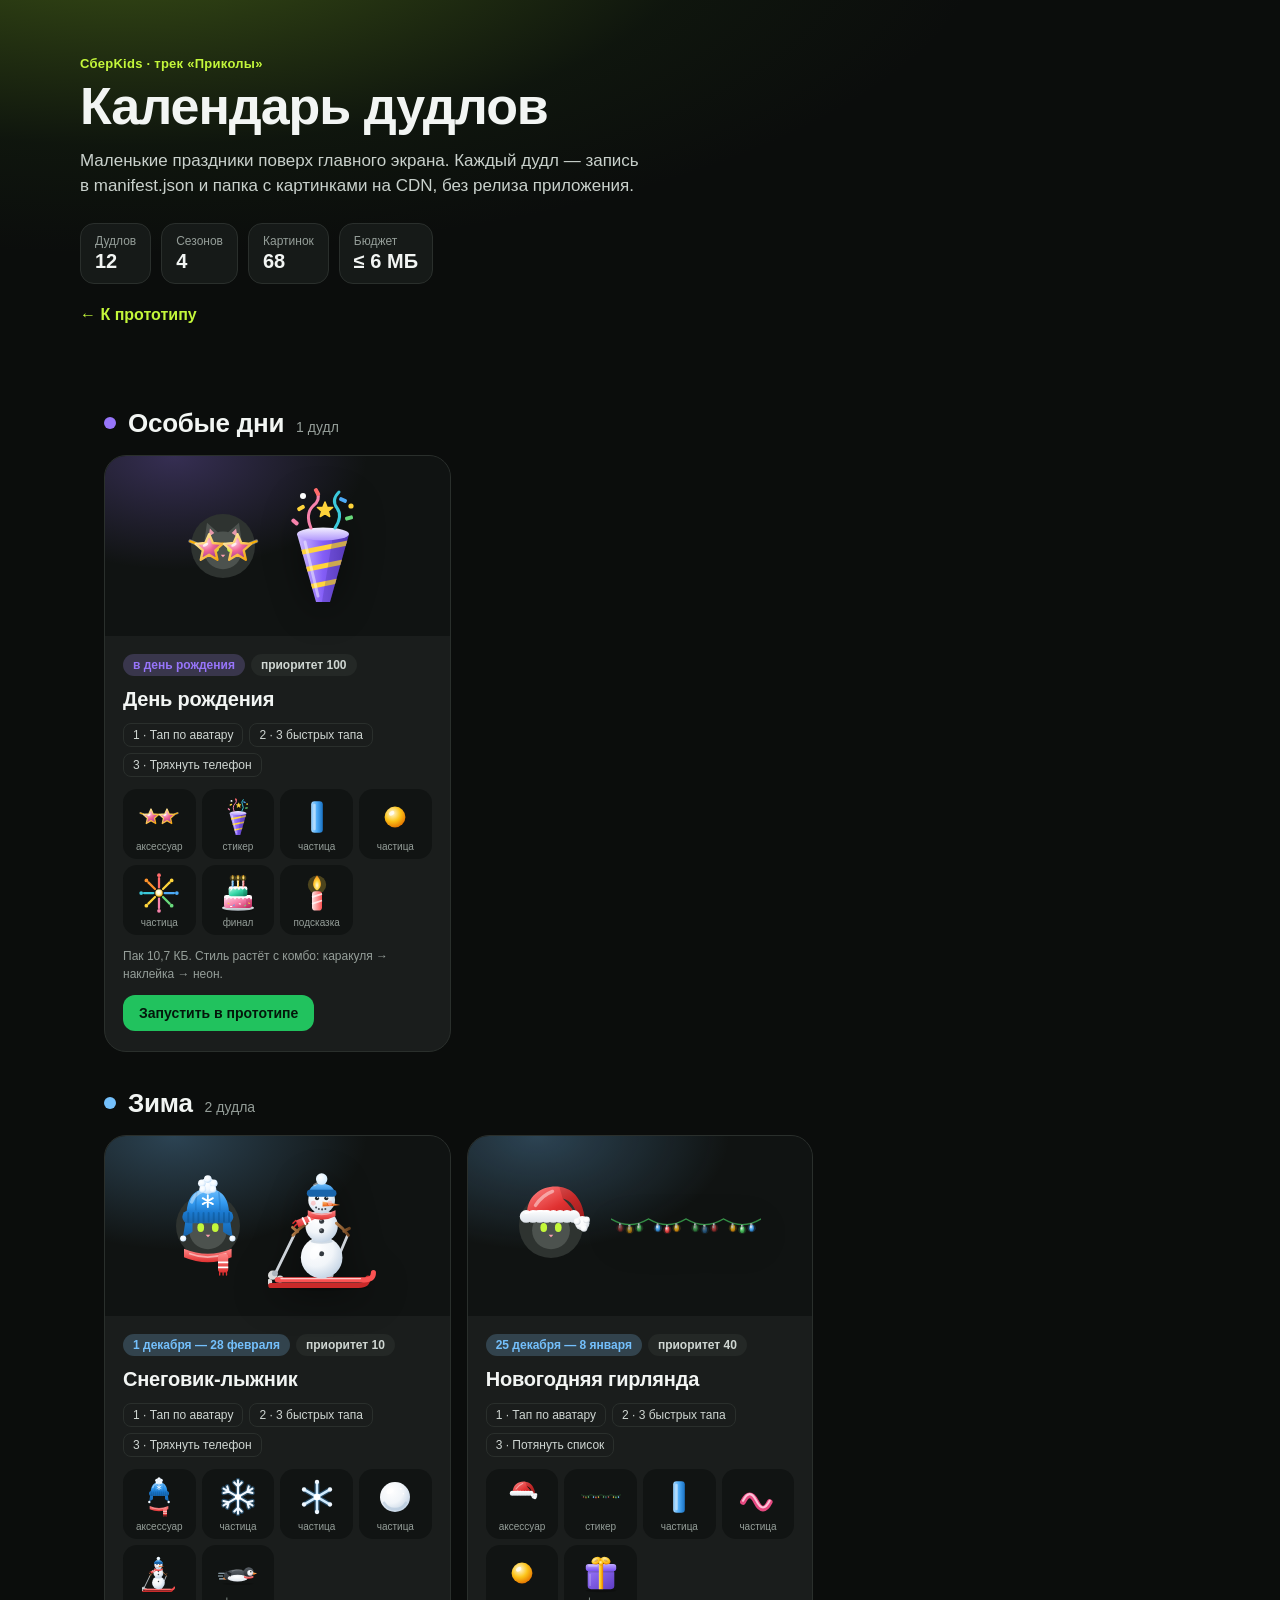
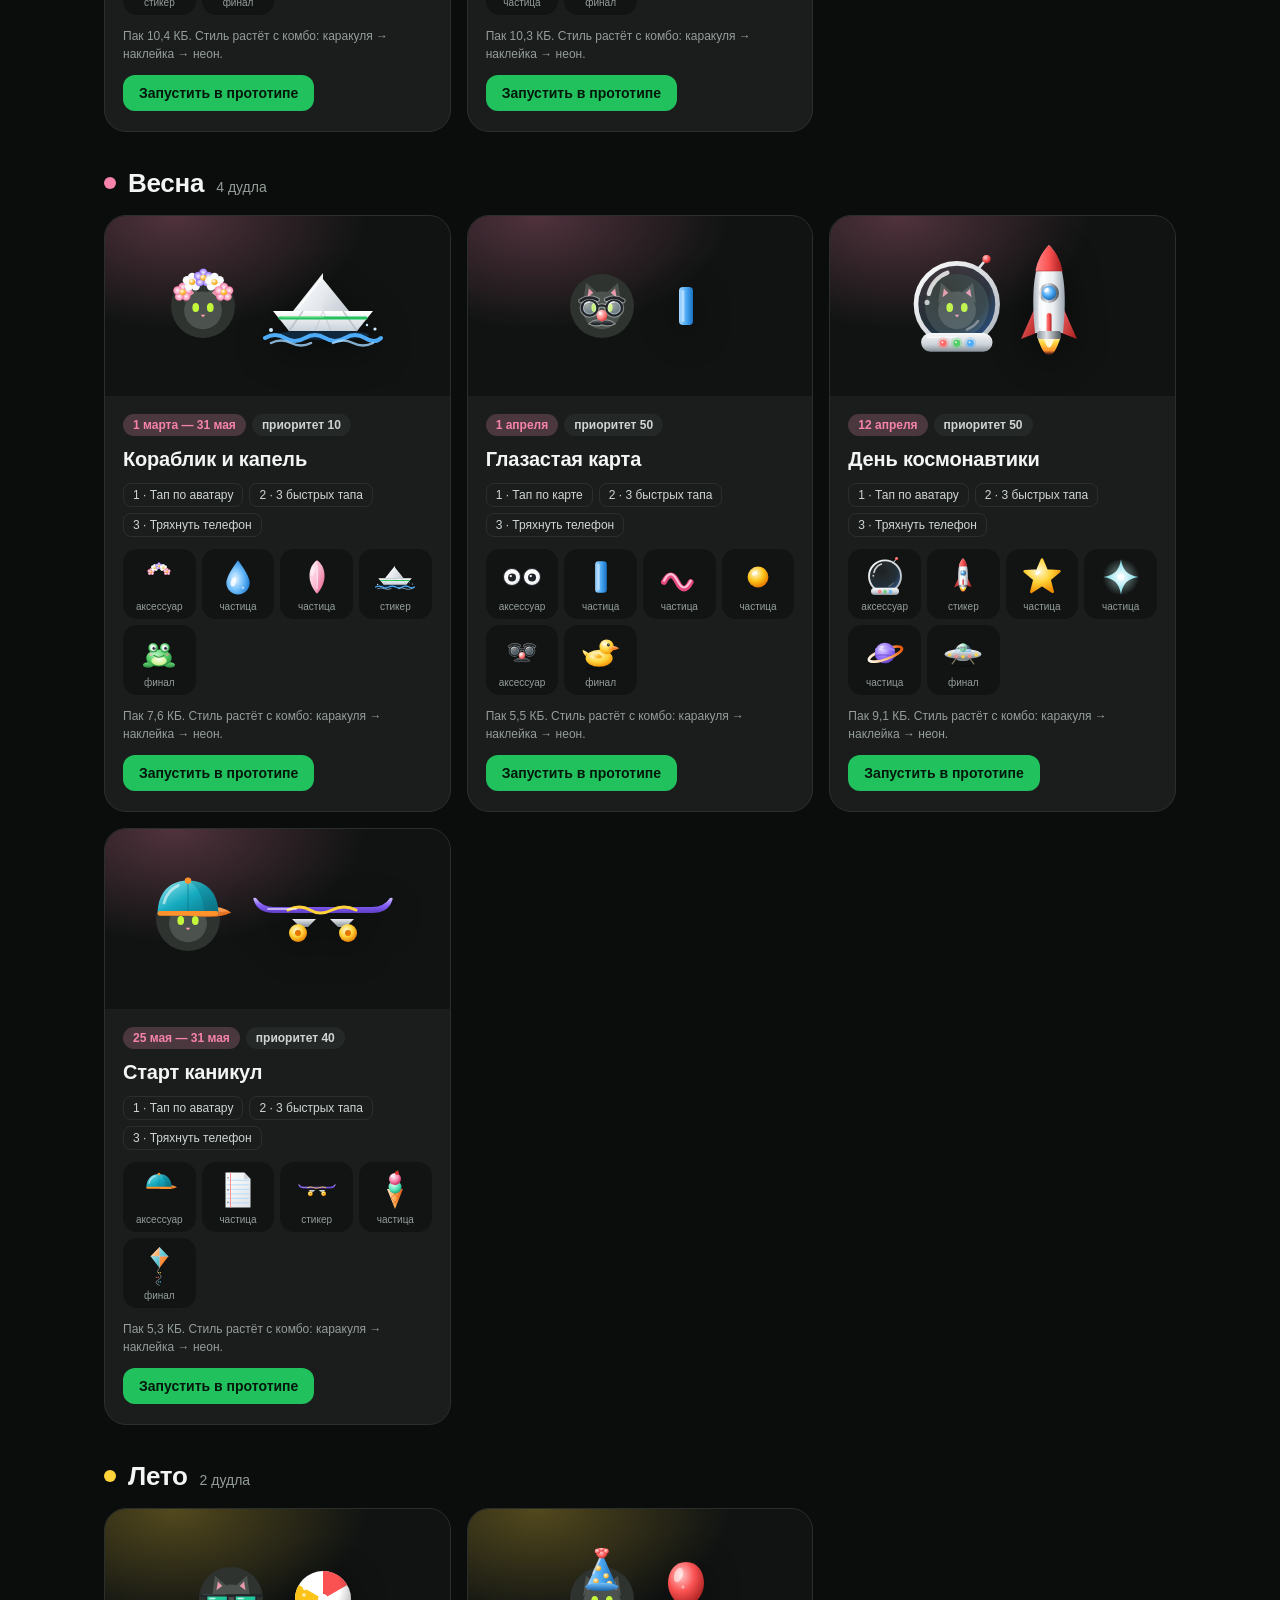
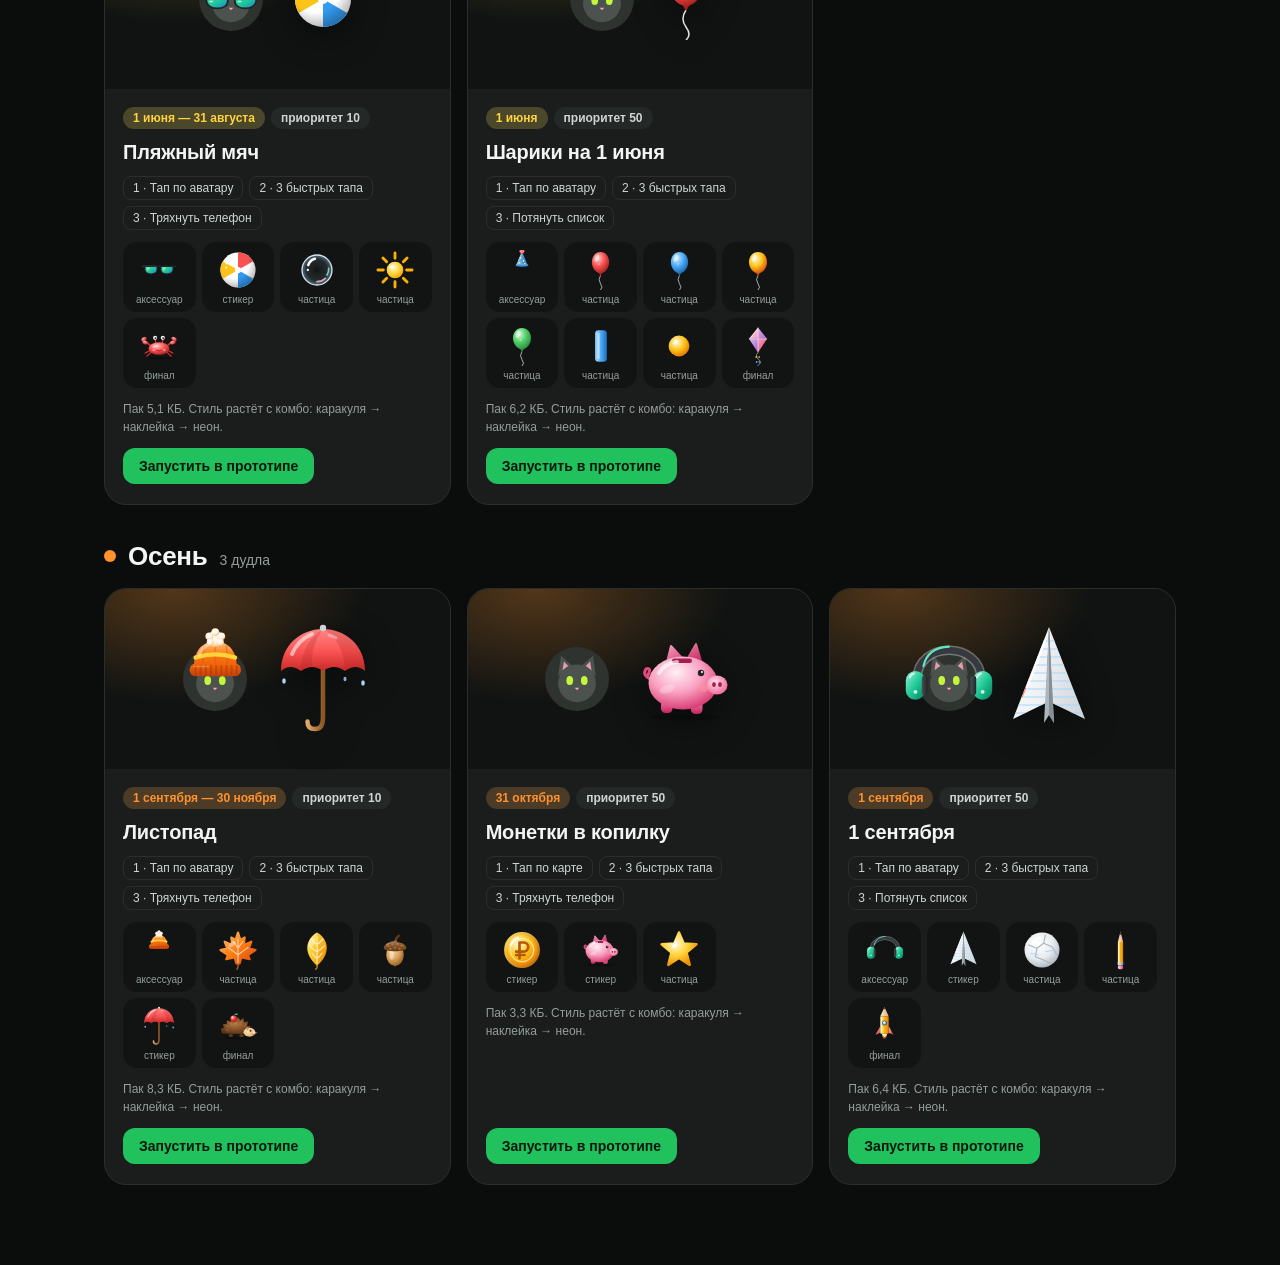
==== web/gallery.html @ 988a878f "Дудлы: второй слой с комбо, 12 праздников и тёмный макет - дудлы поверх главного экрана: подсказка н" ====
<!doctype html>
<html lang="ru">
<head>
  <meta charset="utf-8">
  <meta name="viewport" content="width=device-width, initial-scale=1">
  <title>Дудлы СберKids — галерея</title>
  <link rel="stylesheet" href="css/gallery.css">
</head>
<body>
  <header class="top">
    <div class="top-inner">
      <p class="eyebrow">СберKids · трек «Приколы»</p>
      <h1>Календарь дудлов</h1>
      <p class="lead">Маленькие праздники поверх главного экрана. Каждый дудл — запись в&nbsp;manifest.json и&nbsp;папка с&nbsp;картинками на CDN, без релиза приложения.</p>
      <dl class="stats" id="stats"></dl>
      <a class="back" href="index.html">← К прототипу</a>
    </div>
  </header>
  <main id="seasons" class="seasons"></main>

  <template id="card-tpl">
    <article class="card">
      <div class="stage">
        <div class="stage-avatar">
          <svg class="face" viewBox="0 0 44 44" aria-hidden="true">
            <circle cx="22" cy="22" r="22" fill="#2e3330"/>
            <path d="M9 20 L11 6 L19 13 Z M35 20 L33 6 L25 13 Z" fill="#4c524e"/>
            <path d="M12 16 L13 10 L16 13 Z M32 16 L31 10 L28 13 Z" fill="#e89aac"/>
            <circle cx="22" cy="25" r="13" fill="#4c524e"/>
            <ellipse cx="17" cy="23" rx="2.3" ry="3.1" fill="#c3f73a"/>
            <ellipse cx="27" cy="23" rx="2.3" ry="3.1" fill="#c3f73a"/>
            <path d="M20.4 28 h3.2 l-1.6 1.7 z" fill="#ff9fb0"/>
          </svg>
        </div>
        <img class="stage-hero" alt="">
      </div>
      <div class="body">
        <div class="chips"><span class="chip chip--date"></span><span class="chip chip--prio"></span></div>
        <h3 class="title"></h3>
        <ul class="triggers"></ul>
        <blockquote class="fact"></blockquote>
        <div class="assets"></div>
        <p class="meta"></p>
        <a class="run" target="_self">Запустить в прототипе</a>
      </div>
    </article>
  </template>

  <script src="js/labels.js"></script>
  <script src="js/gallery.js"></script>
</body>
</html>
---- web/css/gallery.css ----
:root {
  --bg: #0b0d0c;
  --surface: #1a1d1c;
  --surface-2: #242826;
  --line: #2a2f2c;
  --text: #f2f5f3;
  --text-2: #959e99;
  --green: #21c25e;
  --lime: #c3f73a;
  --winter: #74c0fc;
  --spring: #f783ac;
  --summer: #ffd43b;
  --autumn: #ff922b;
  --special: #9775fa;
  --radius-card: 22px;
  --radius-tile: 14px;
  --font: -apple-system, BlinkMacSystemFont, "SF Pro Text", Roboto, "Segoe UI", "Helvetica Neue", Arial, sans-serif;
}

* { box-sizing: border-box; margin: 0; padding: 0; }
body { background: var(--bg); color: var(--text); font-family: var(--font); -webkit-font-smoothing: antialiased; }

.top {
  padding: 56px 24px 40px;
  background: radial-gradient(90% 120% at 10% -20%, rgba(150, 210, 40, .35), rgba(60, 120, 30, .08) 50%, transparent 75%);
}
.top-inner { max-width: 1120px; margin: 0 auto; }
.eyebrow { color: var(--lime); font-size: 13px; font-weight: 600; letter-spacing: .02em; }
h1 { margin-top: 8px; font-size: clamp(32px, 6vw, 52px); line-height: 1.05; letter-spacing: -.02em; }
.lead { margin-top: 14px; max-width: 620px; color: #c9d1cc; font-size: 17px; line-height: 1.5; }
.stats { display: flex; flex-wrap: wrap; gap: 10px; margin-top: 24px; }
.stats div { padding: 10px 14px; border-radius: var(--radius-tile); background: rgba(26, 29, 28, .8); border: 1px solid var(--line); }
.stats dt { font-size: 12px; color: var(--text-2); }
.stats dd { font-size: 20px; font-weight: 700; margin-top: 2px; }
.back { display: inline-block; margin-top: 22px; color: var(--lime); text-decoration: none; font-weight: 600; }

.seasons { max-width: 1120px; margin: 0 auto; padding: 8px 24px 80px; }
.season { margin-top: 36px; }
.season-head { display: flex; align-items: baseline; gap: 12px; margin-bottom: 16px; }
.season-head h2 { font-size: 26px; letter-spacing: -.01em; }
.season-head span { color: var(--text-2); font-size: 14px; }
.season-dot { width: 12px; height: 12px; border-radius: 50%; align-self: center; }
.grid { display: grid; grid-template-columns: repeat(auto-fill, minmax(320px, 1fr)); gap: 16px; }

.card {
  display: flex;
  flex-direction: column;
  border-radius: var(--radius-card);
  background: var(--surface);
  border: 1px solid var(--line);
  overflow: hidden;
}
.stage {
  position: relative;
  height: 180px;
  display: flex;
  align-items: center;
  justify-content: center;
  gap: 28px;
  background:
    radial-gradient(80% 90% at 20% 0%, color-mix(in srgb, var(--accent) 28%, transparent), transparent 70%),
    #101312;
}
.stage-avatar { position: relative; width: 64px; height: 64px; flex: none; }
.stage-avatar .face { width: 64px; height: 64px; display: block; }
.stage-avatar .skin { position: absolute; left: 50%; top: 50%; transform: translate(-50%, -50%); pointer-events: none; }
.stage-hero { max-width: 150px; max-height: 130px; filter: drop-shadow(0 8px 18px rgba(0, 0, 0, .45)); }

.body { display: flex; flex-direction: column; gap: 12px; padding: 18px 18px 20px; flex: 1; }
.chips { display: flex; gap: 6px; flex-wrap: wrap; }
.chip { padding: 4px 10px; border-radius: 999px; font-size: 12px; font-weight: 600; background: var(--surface-2); color: #cfd6d2; }
.chip--date { background: color-mix(in srgb, var(--accent) 18%, var(--surface-2)); color: var(--accent); }
.title { font-size: 20px; letter-spacing: -.01em; }
.triggers { list-style: none; display: flex; flex-wrap: wrap; gap: 6px; }
.triggers li { padding: 4px 9px; border-radius: 8px; border: 1px solid var(--line); font-size: 12px; color: #cfd6d2; }
.fact {
  padding: 12px 14px;
  border-radius: 4px 16px 16px 16px;
  background: #f4f7f5;
  color: #121513;
  font-size: 14px;
  line-height: 1.4;
}
.assets { display: grid; grid-template-columns: repeat(auto-fill, minmax(62px, 1fr)); gap: 6px; }
.asset { display: flex; flex-direction: column; align-items: center; gap: 4px; padding: 8px 4px 6px; border-radius: var(--radius-tile); background: #111413; }
.asset img { width: 40px; height: 40px; object-fit: contain; }
.asset span { font-size: 10px; color: var(--text-2); text-align: center; line-height: 1.2; }
.meta { font-size: 12px; color: var(--text-2); line-height: 1.5; }
.run {
  margin-top: auto;
  align-self: flex-start;
  padding: 10px 16px;
  border-radius: 12px;
  background: var(--green);
  color: #04170b;
  font-weight: 700;
  font-size: 14px;
  text-decoration: none;
}
.run:hover { filter: brightness(1.08); }
.run:focus-visible, .back:focus-visible { outline: 2px solid var(--lime); outline-offset: 3px; }

@media (max-width: 520px) {
  .top { padding: 40px 16px 28px; }
  .seasons { padding: 0 16px 60px; }
  .grid { grid-template-columns: 1fr; }
}
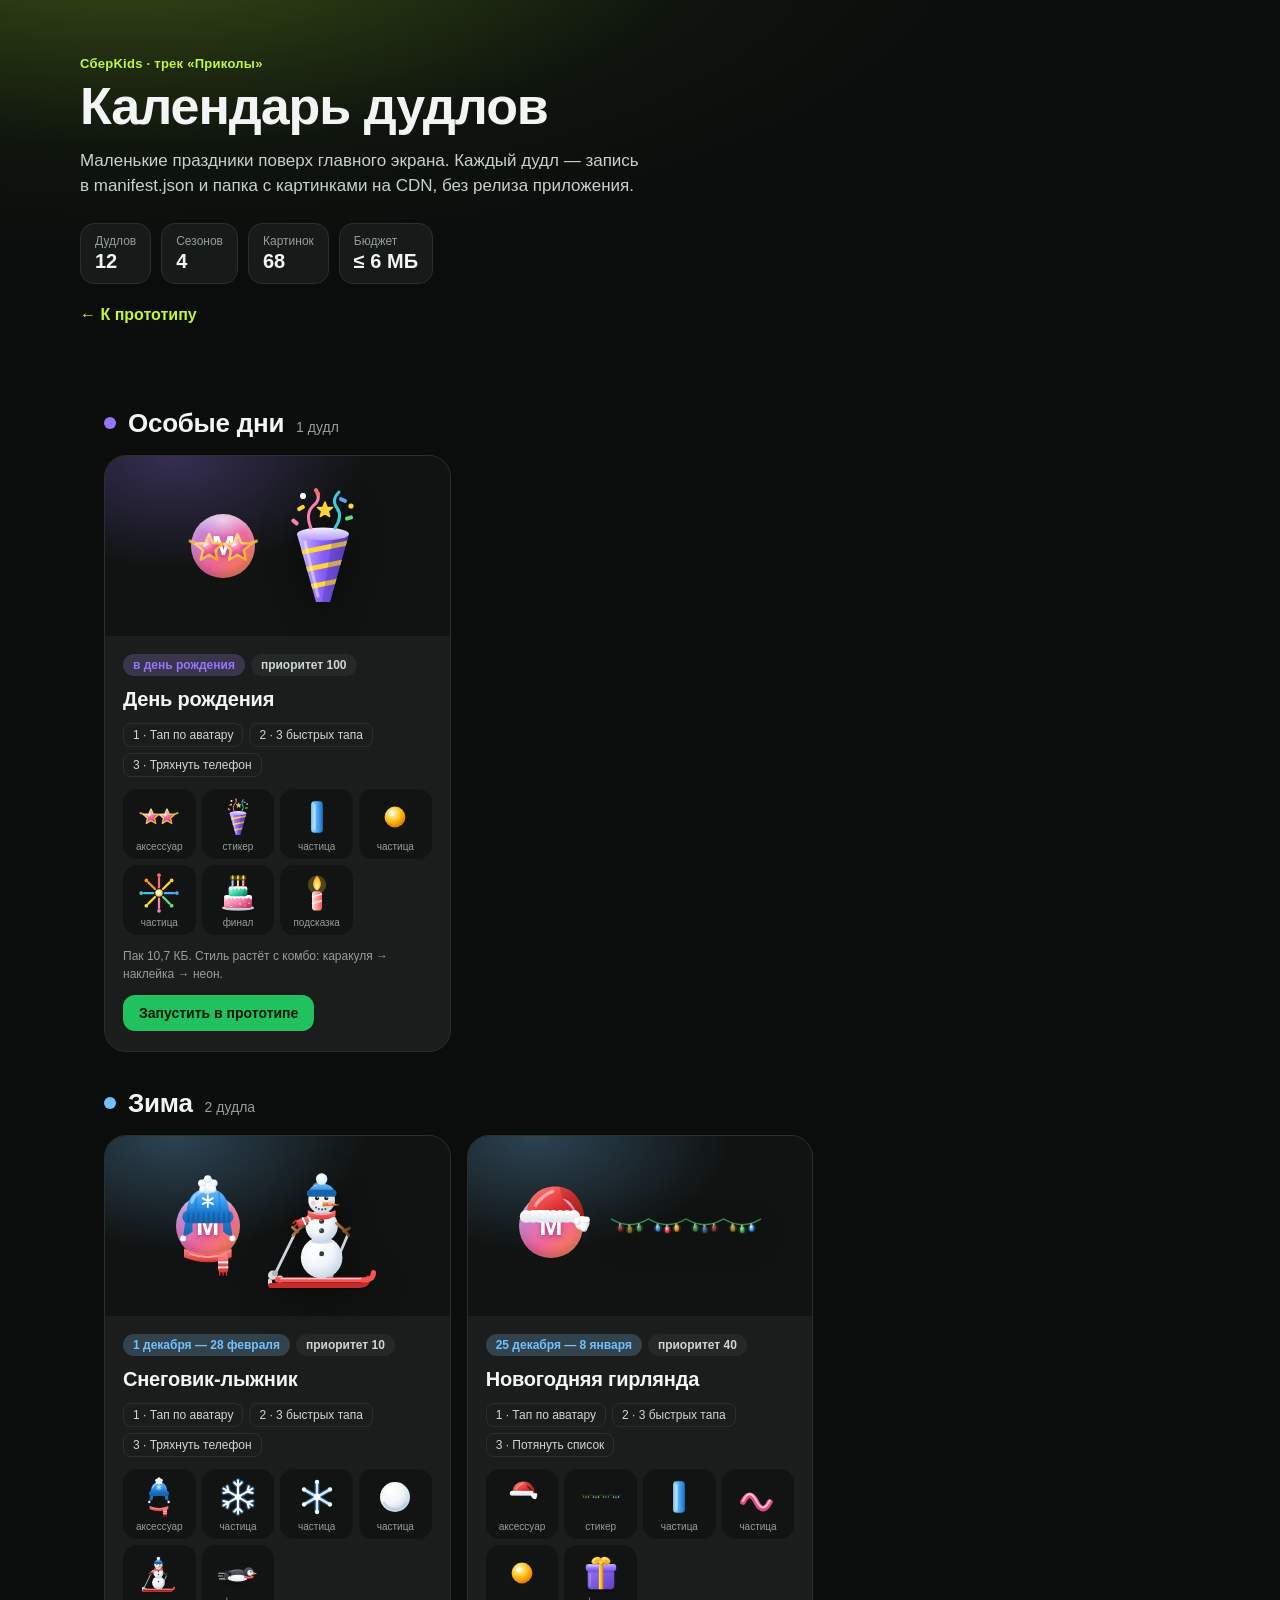
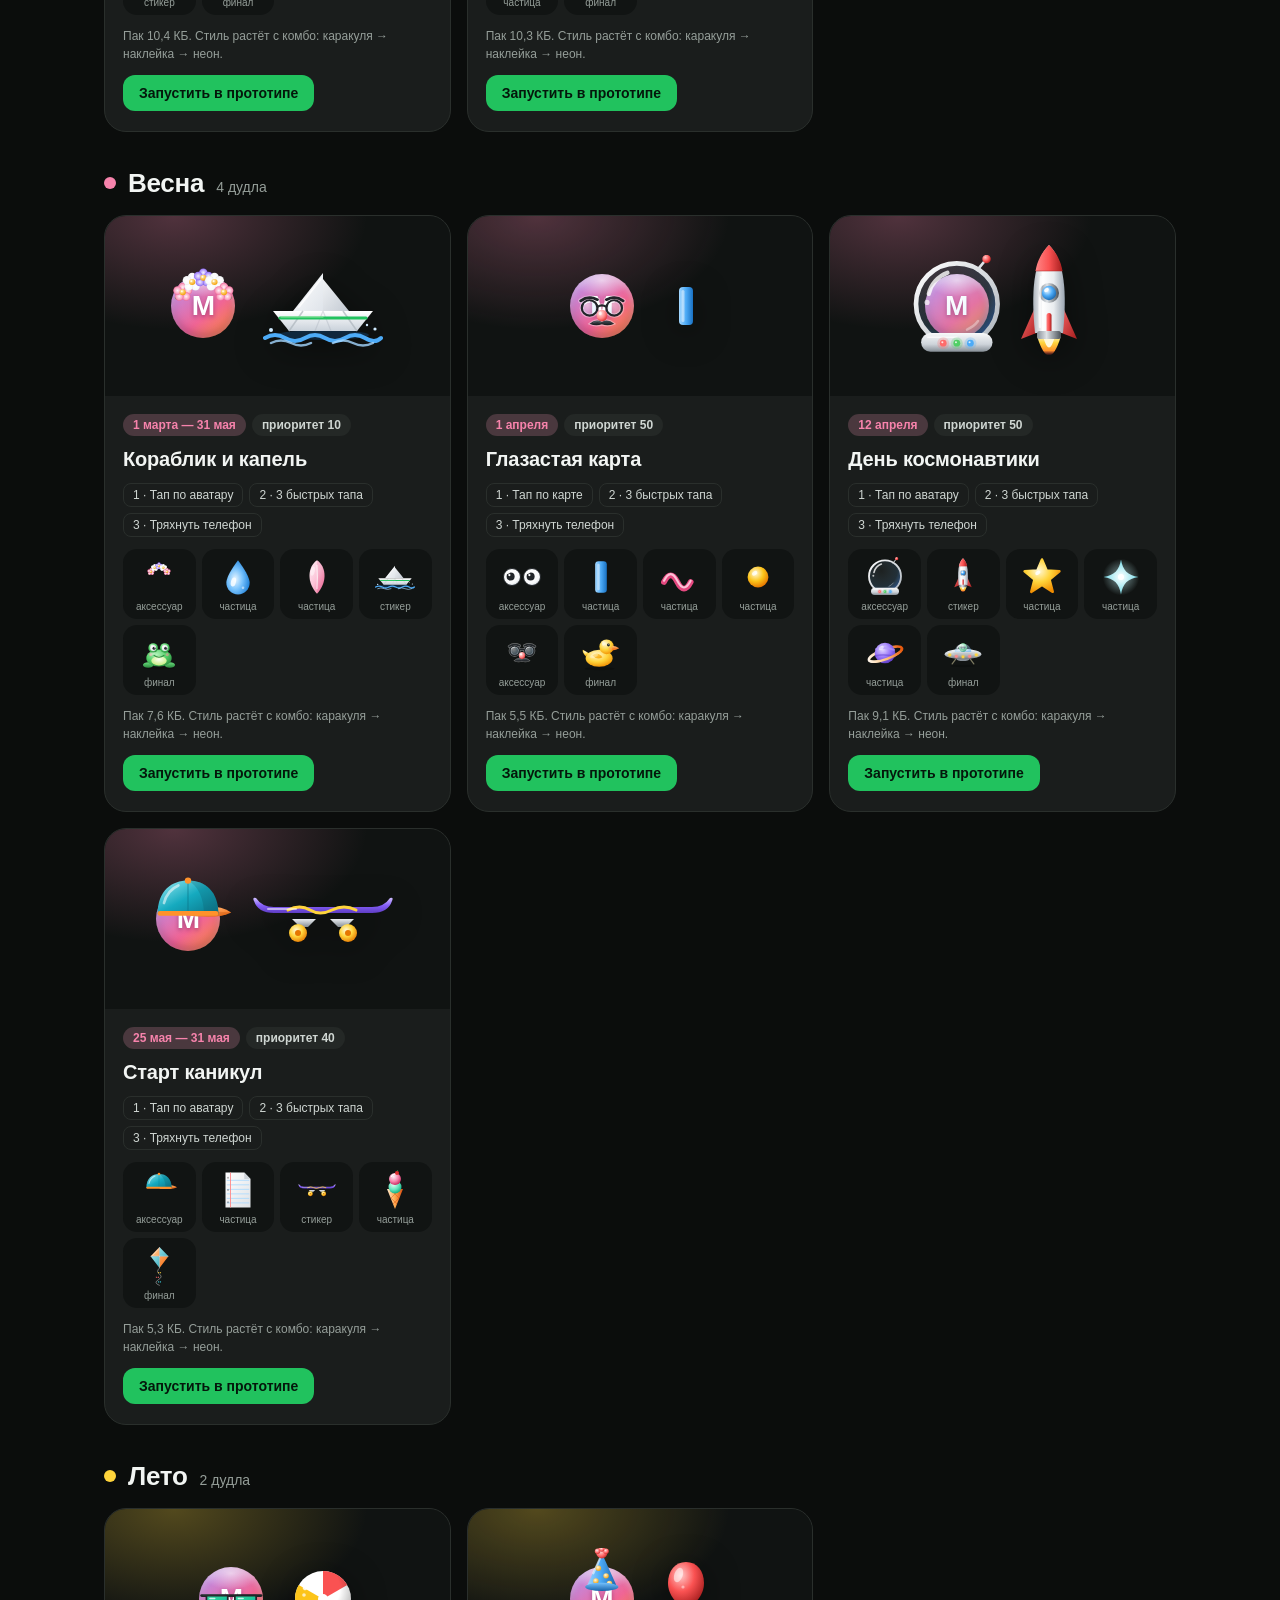
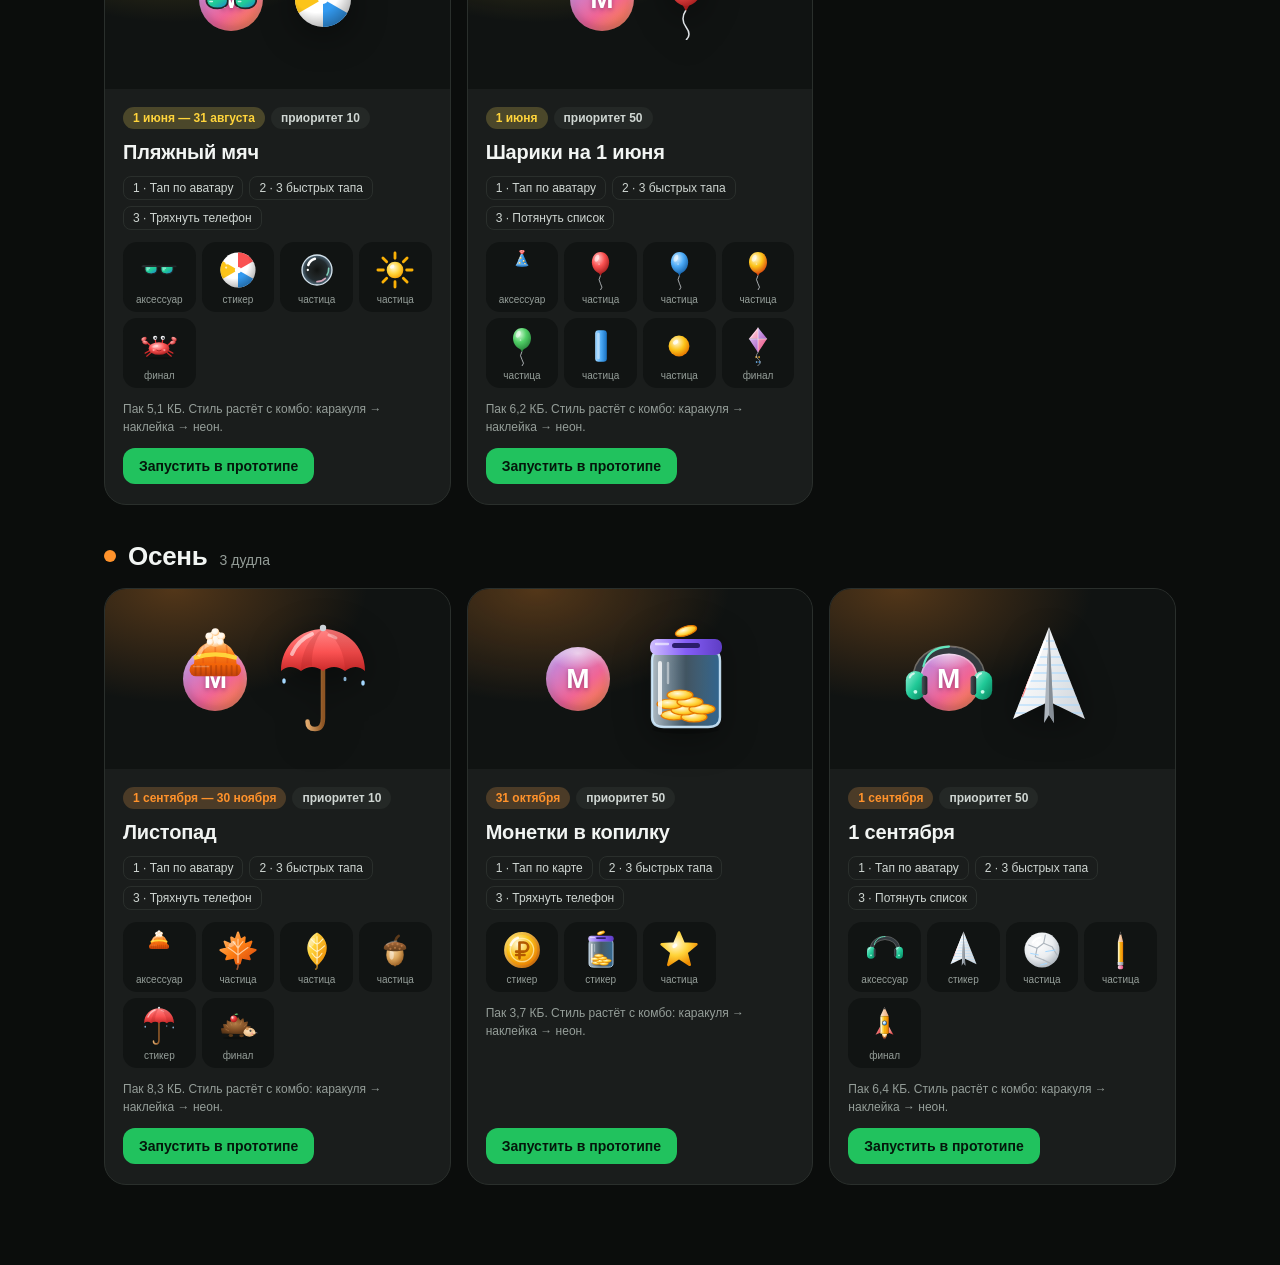
==== commit 87a90d8d: "feat: События, снег на плитках и офлайн-кэш; без Сберкота и свинки - красивое число в балансе: звезд" ====
--- a/web/gallery.html
+++ b/web/gallery.html
@@ -22,15 +22,7 @@
     <article class="card">
       <div class="stage">
         <div class="stage-avatar">
-          <svg class="face" viewBox="0 0 44 44" aria-hidden="true">
-            <circle cx="22" cy="22" r="22" fill="#2e3330"/>
-            <path d="M9 20 L11 6 L19 13 Z M35 20 L33 6 L25 13 Z" fill="#4c524e"/>
-            <path d="M12 16 L13 10 L16 13 Z M32 16 L31 10 L28 13 Z" fill="#e89aac"/>
-            <circle cx="22" cy="25" r="13" fill="#4c524e"/>
-            <ellipse cx="17" cy="23" rx="2.3" ry="3.1" fill="#c3f73a"/>
-            <ellipse cx="27" cy="23" rx="2.3" ry="3.1" fill="#c3f73a"/>
-            <path d="M20.4 28 h3.2 l-1.6 1.7 z" fill="#ff9fb0"/>
-          </svg>
+          <span class="face" aria-hidden="true">М</span>
         </div>
         <img class="stage-hero" alt="">
       </div>
--- a/web/css/gallery.css
+++ b/web/css/gallery.css
@@ -62,7 +62,12 @@
     #101312;
 }
 .stage-avatar { position: relative; width: 64px; height: 64px; flex: none; }
-.stage-avatar .face { width: 64px; height: 64px; display: block; }
+.stage-avatar .face {
+  display: grid; place-items: center; width: 64px; height: 64px; border-radius: 50%;
+  background: radial-gradient(60% 34% at 50% 10%, rgba(255, 255, 255, .6), transparent 75%), linear-gradient(140deg, #b197fc, #f06595 60%, #ff922b);
+  color: #fff; font-size: 28px; font-weight: 800; text-shadow: 0 2px 4px rgba(90, 20, 80, .45);
+  box-shadow: inset 0 -4px 8px rgba(90, 20, 80, .35), inset 0 3px 6px rgba(255, 255, 255, .45);
+}
 .stage-avatar .skin { position: absolute; left: 50%; top: 50%; transform: translate(-50%, -50%); pointer-events: none; }
 .stage-hero { max-width: 150px; max-height: 130px; filter: drop-shadow(0 8px 18px rgba(0, 0, 0, .45)); }
 
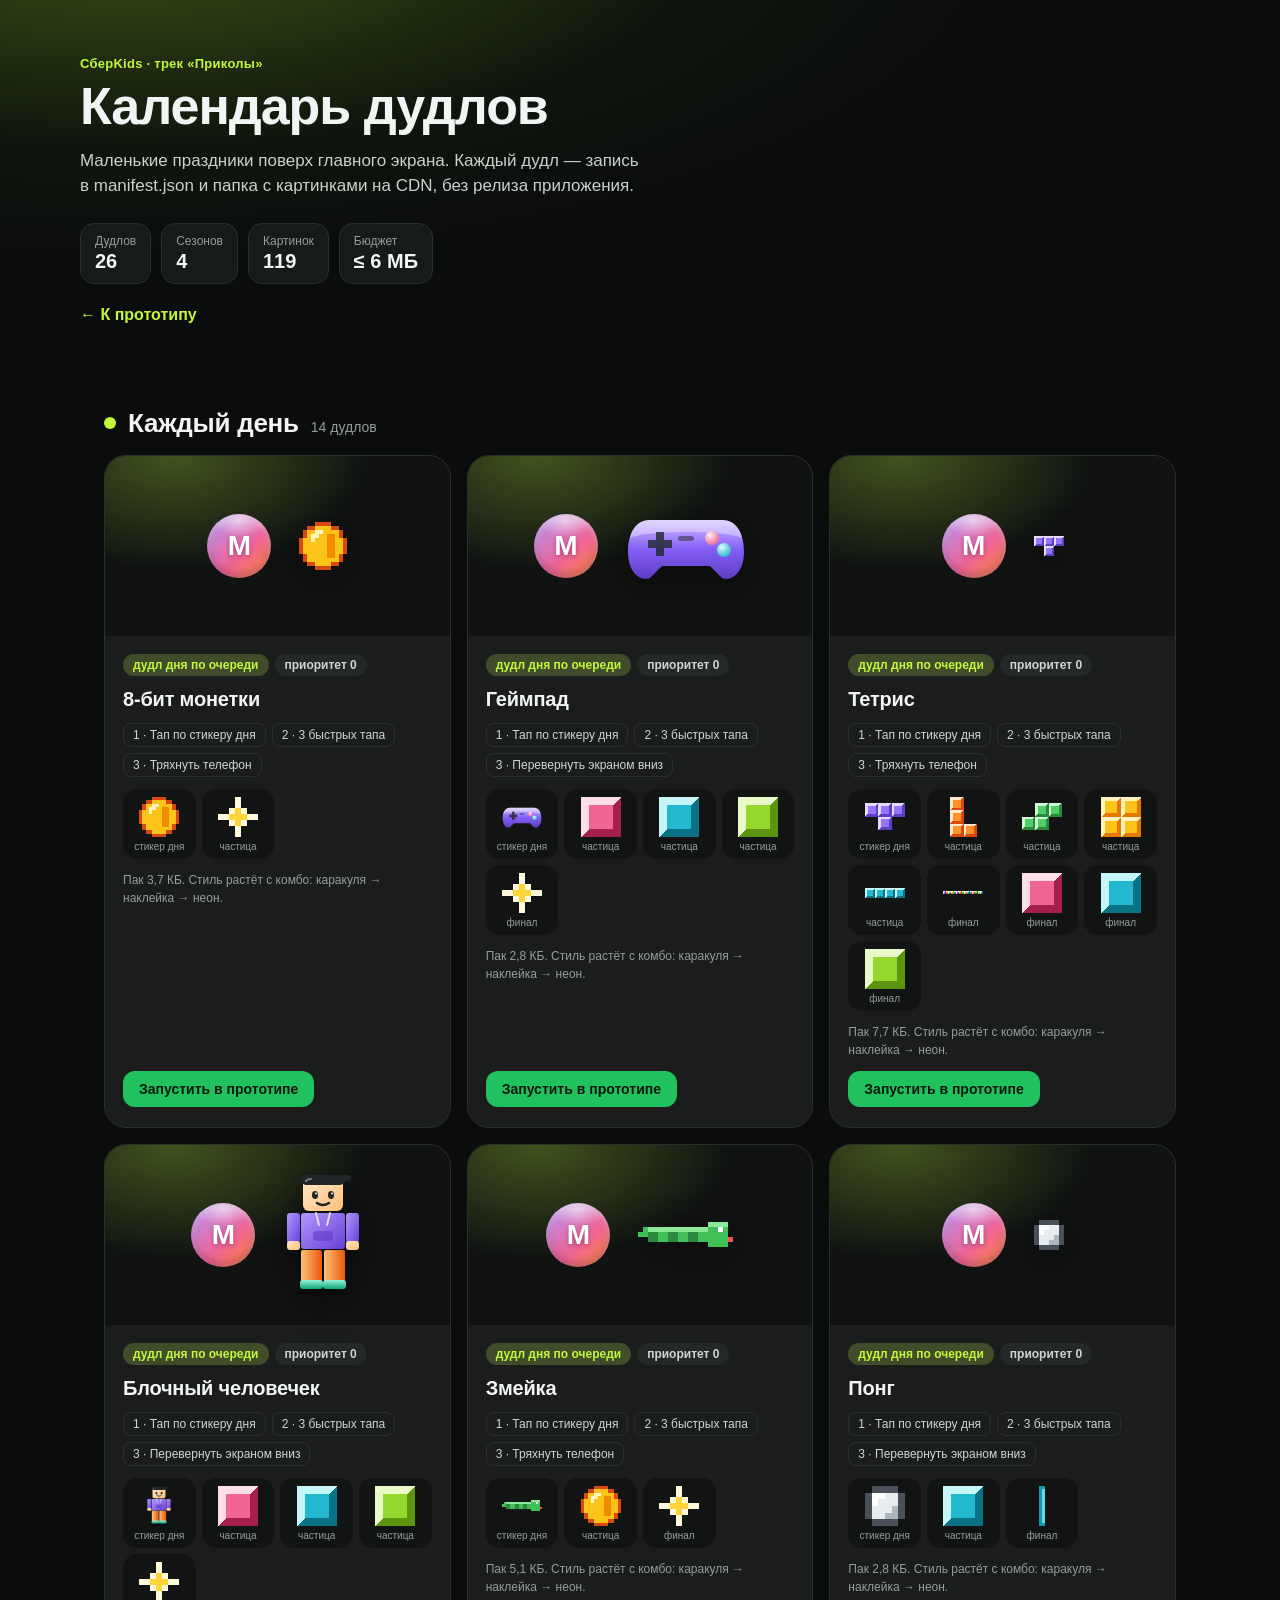
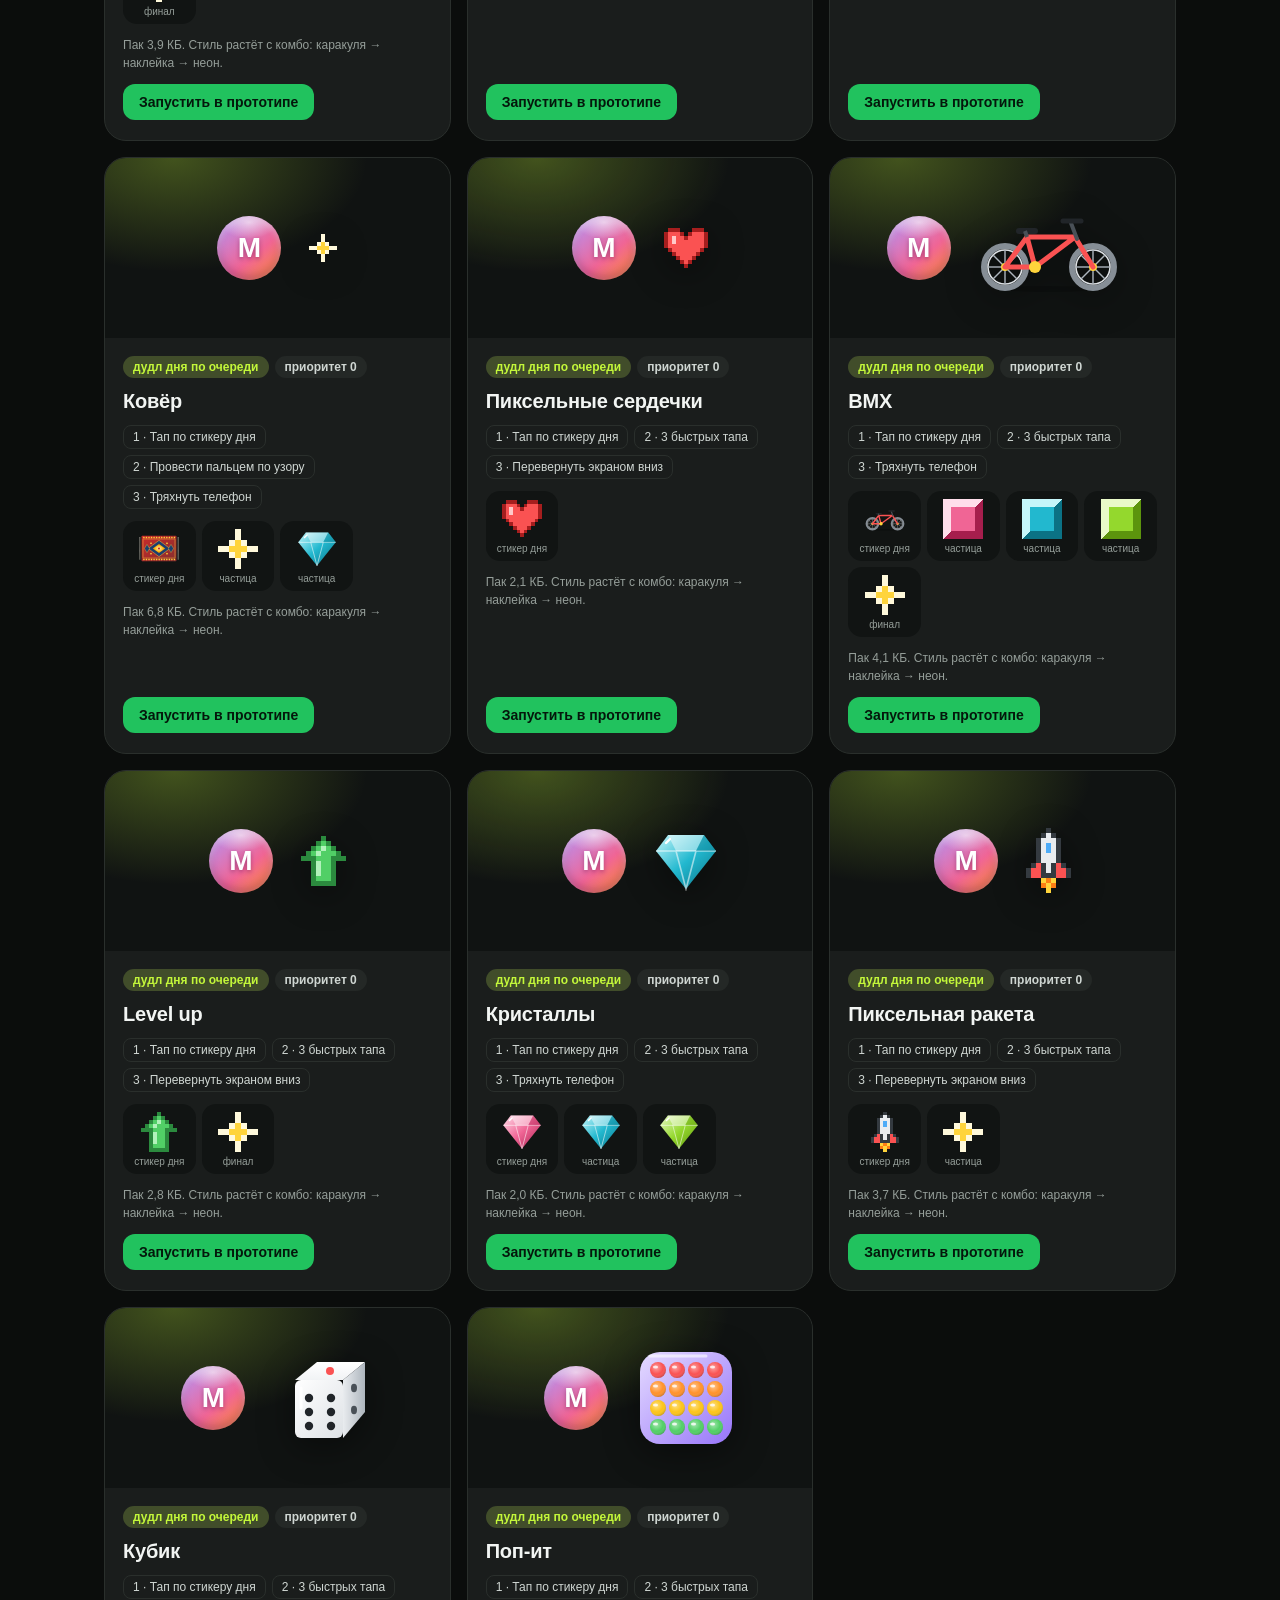
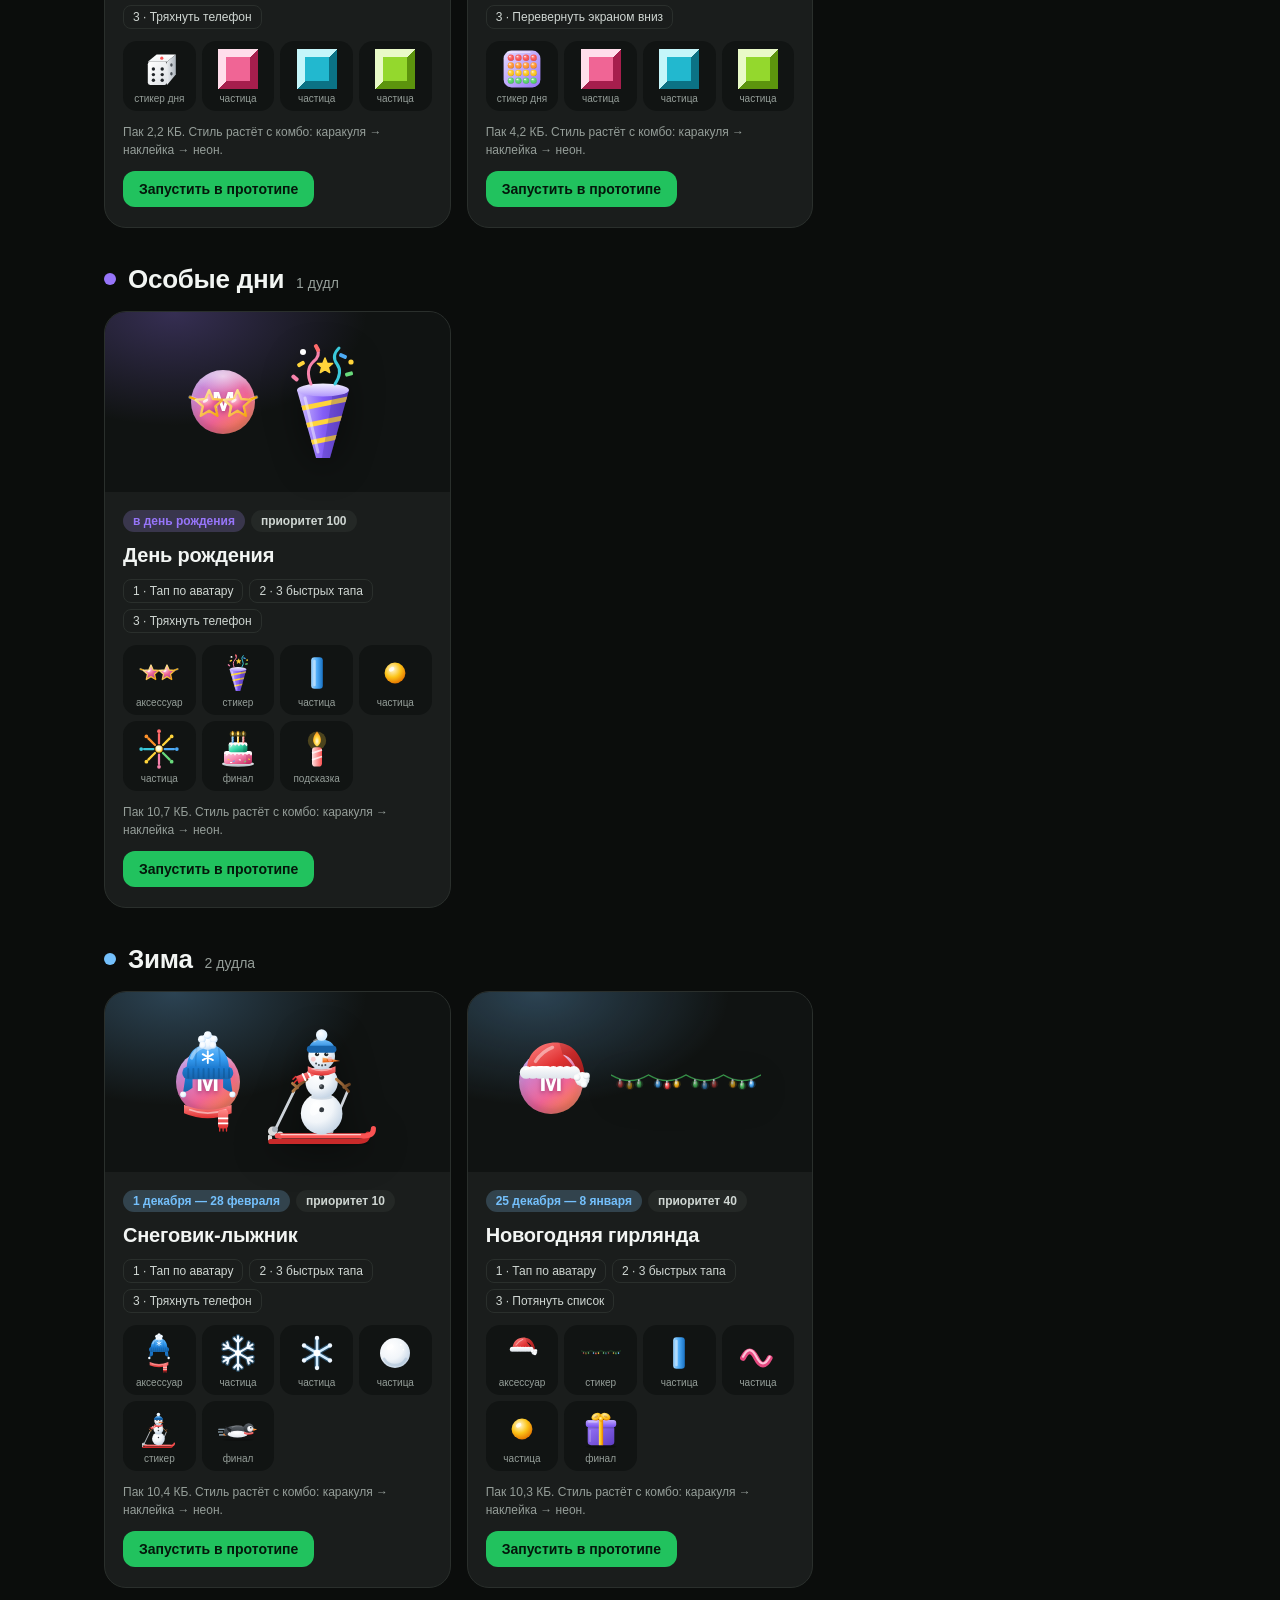
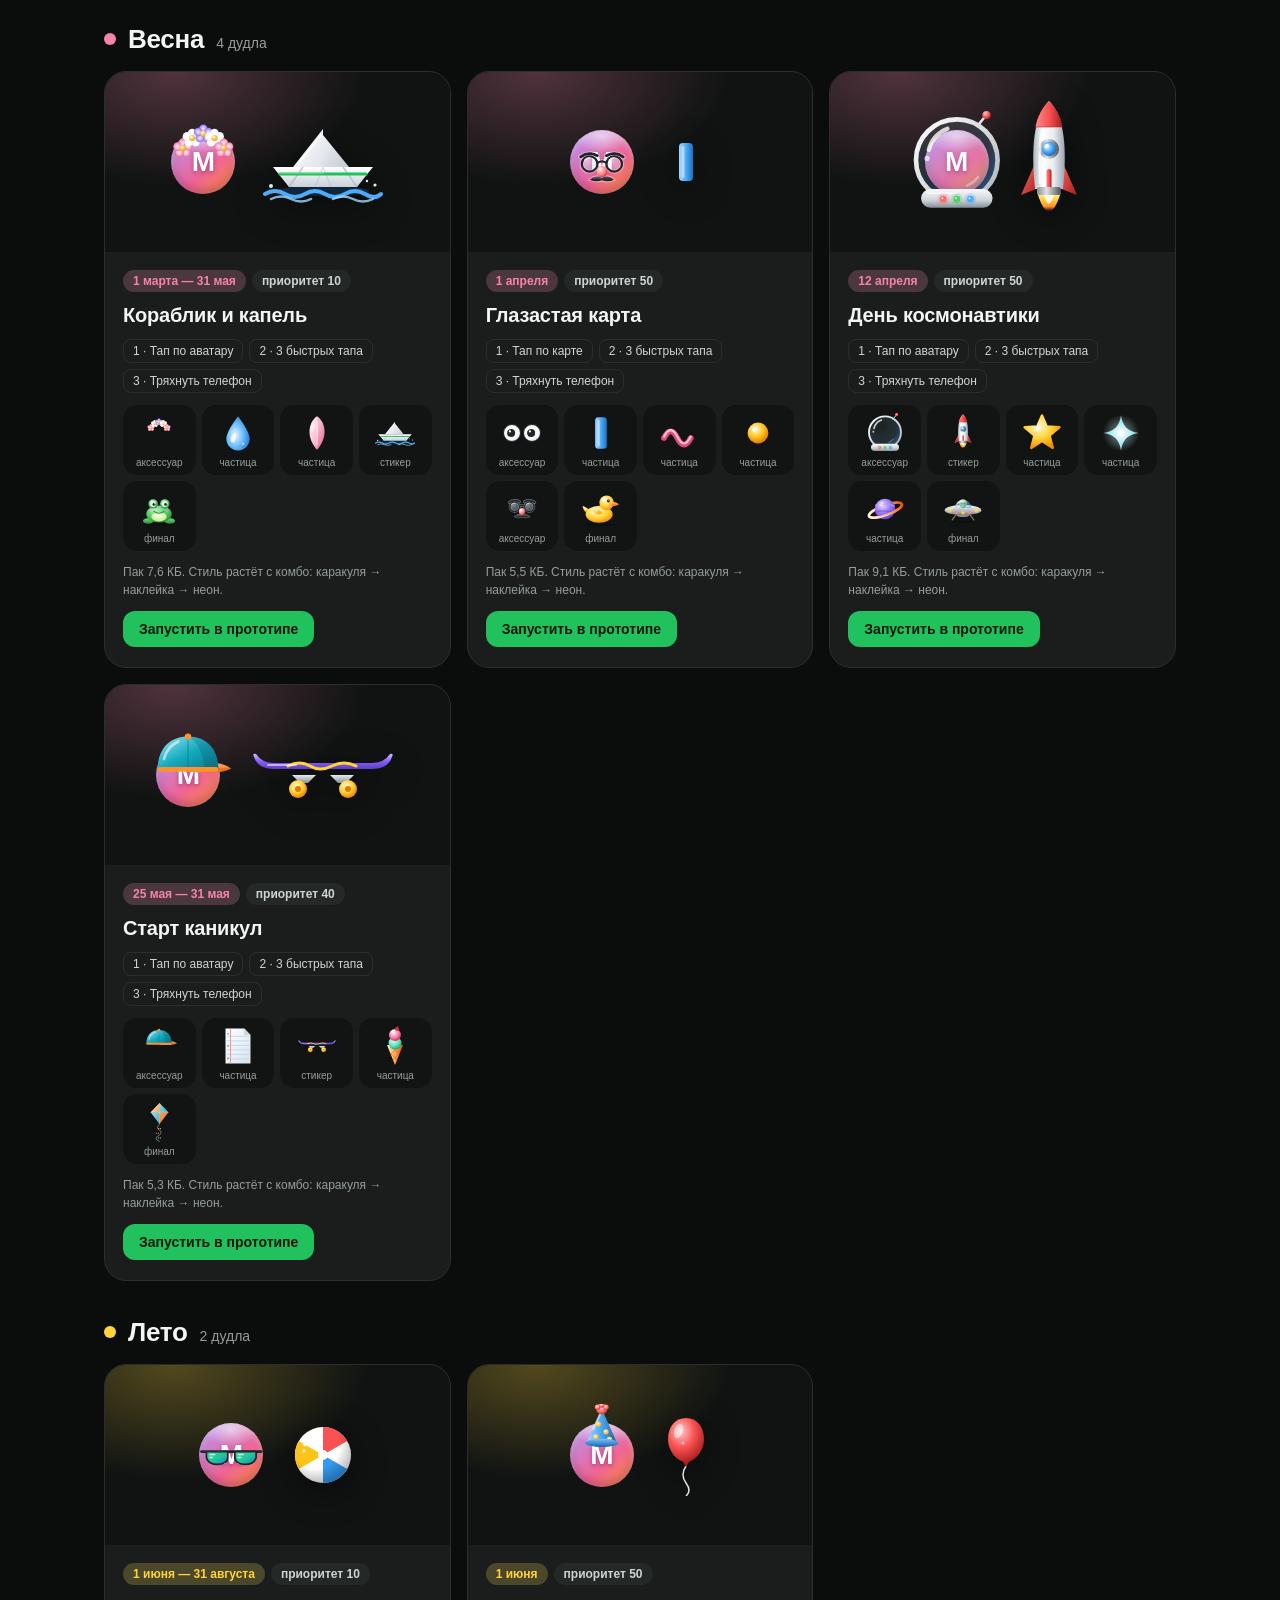
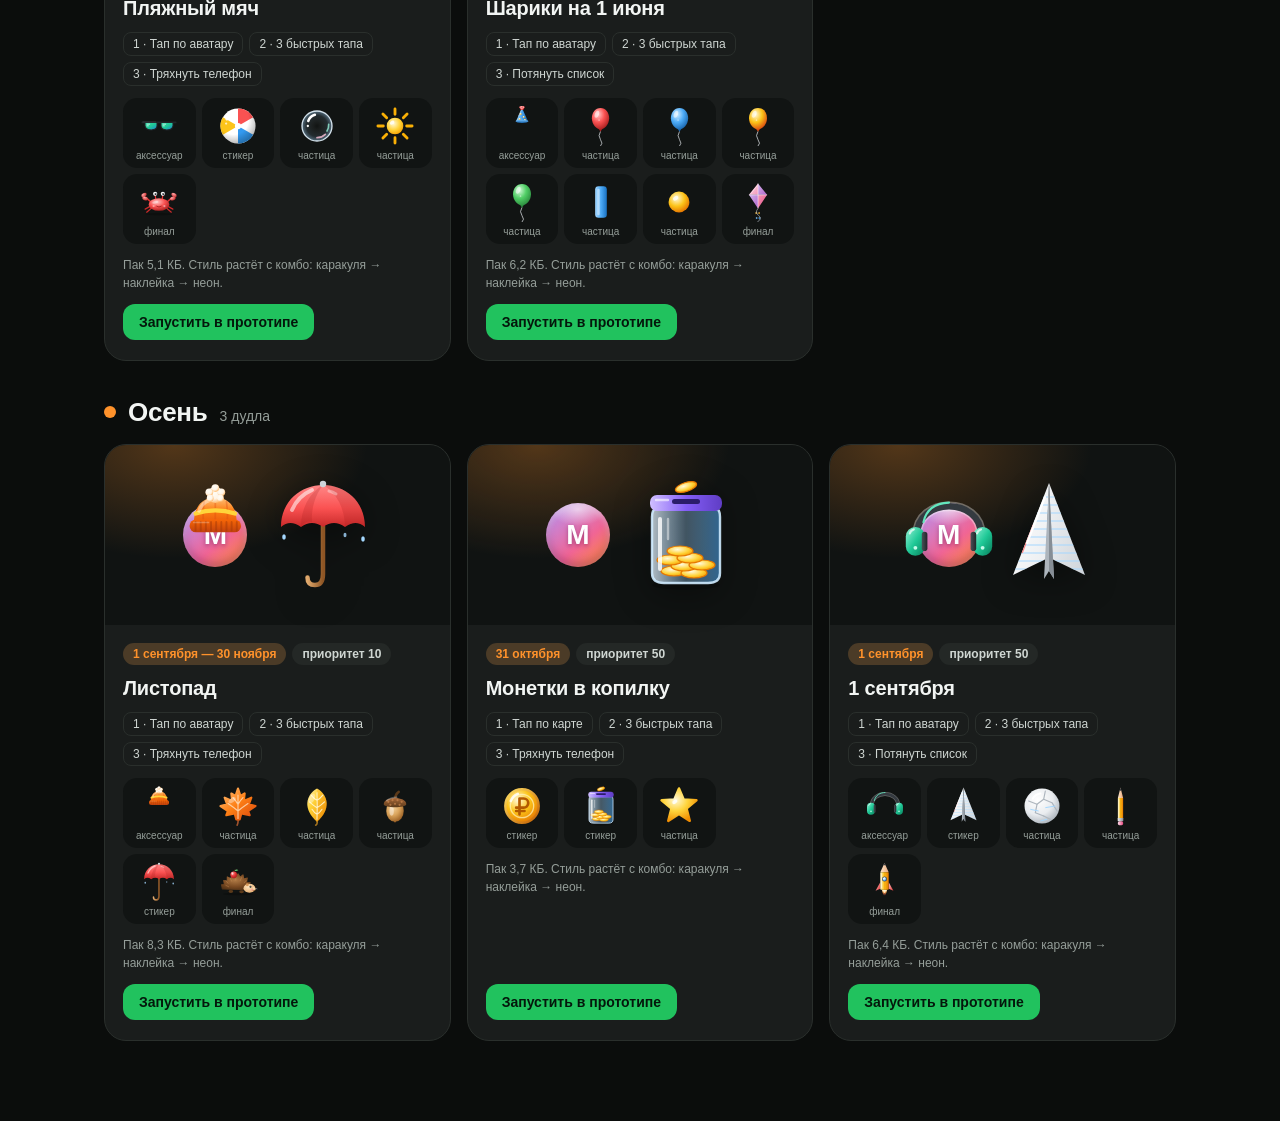
==== commit 0d4d1937: "feat: дудлы дня — 14 «обыденных» в сезонной одежде и мем «67» В обычный день без праздника теперь то" ====
--- a/web/gallery.html
+++ b/web/gallery.html
@@ -38,6 +38,7 @@
     </article>
   </template>
 
+  <script src="js/doodles.js"></script>
   <script src="js/labels.js"></script>
   <script src="js/gallery.js"></script>
 </body>
--- a/web/css/gallery.css
+++ b/web/css/gallery.css
@@ -12,6 +12,7 @@
   --summer: #ffd43b;
   --autumn: #ff922b;
   --special: #9775fa;
+  --everyday: #c3f73a;
   --radius-card: 22px;
   --radius-tile: 14px;
   --font: -apple-system, BlinkMacSystemFont, "SF Pro Text", Roboto, "Segoe UI", "Helvetica Neue", Arial, sans-serif;
